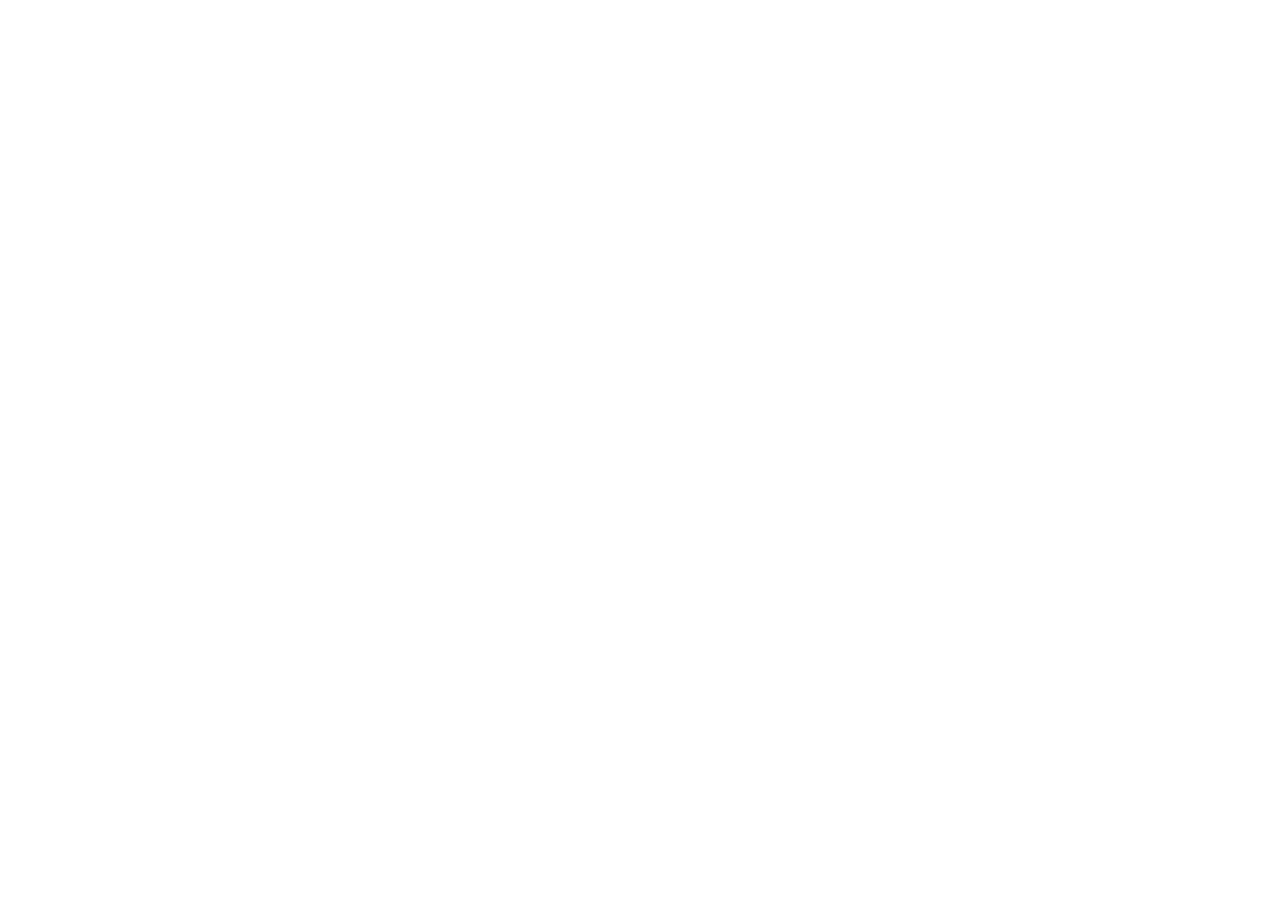
==== index.html @ d42bfdcf "Commit from Pingendo" ====
<html>

  <head>
    <meta charset="utf-8">
    <meta name="viewport" content="width=device-width, initial-scale=1">
    <link rel="stylesheet" href="https://cdnjs.cloudflare.com/ajax/libs/font-awesome/4.7.0/css/font-awesome.min.css" type="text/css">
    <link rel="stylesheet" href="https://pingendo.com/assets/bootstrap/bootstrap-4.0.0-beta.1.css" rel="stylesheet" type="text/css">
  </head>

  </head>

  <body>
    <script src="https://code.jquery.com/jquery-3.2.1.slim.min.js" integrity="sha384-KJ3o2DKtIkvYIK3UENzmM7KCkRr/rE9/Qpg6aAZGJwFDMVNA/GpGFF93hXpG5KkN" crossorigin="anonymous"></script>
    <script src="https://cdnjs.cloudflare.com/ajax/libs/popper.js/1.12.3/umd/popper.min.js" integrity="sha384-vFJXuSJphROIrBnz7yo7oB41mKfc8JzQZiCq4NCceLEaO4IHwicKwpJf9c9IpFgh" crossorigin="anonymous"></script>
    <script src="https://maxcdn.bootstrapcdn.com/bootstrap/4.0.0-beta/js/bootstrap.min.js" integrity="sha384-h0AbiXch4ZDo7tp9hKZ4TsHbi047NrKGLO3SEJAg45jXxnGIfYzk4Si90RDIqNm1" crossorigin="anonymous"></script>
  </body>
  
</html>
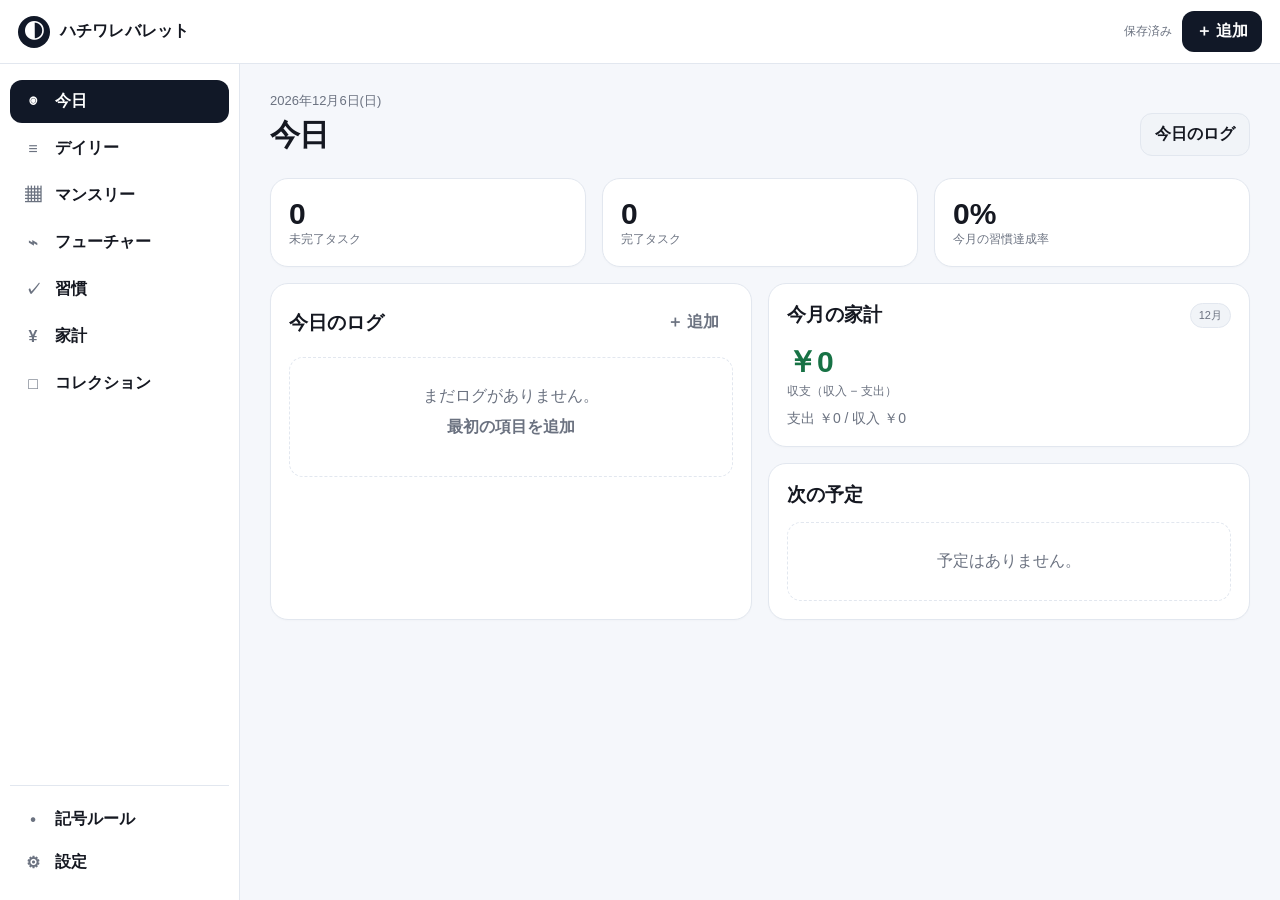
==== commit bae3cabd: "Save Hachiware Bullet source for Mac and Windows" ====
--- a/index.html
+++ b/index.html
@@ -1,18 +1,53 @@
-<html>
-
-  <head>
-    <meta charset="utf-8">
-    <meta name="viewport" content="width=device-width, initial-scale=1">
-    <link rel="stylesheet" href="https://cdnjs.cloudflare.com/ajax/libs/font-awesome/4.7.0/css/font-awesome.min.css" type="text/css">
-    <link rel="stylesheet" href="https://pingendo.com/assets/bootstrap/bootstrap-4.0.0-beta.1.css" rel="stylesheet" type="text/css">
-  </head>
-
-  </head>
-
-  <body>
-    <script src="https://code.jquery.com/jquery-3.2.1.slim.min.js" integrity="sha384-KJ3o2DKtIkvYIK3UENzmM7KCkRr/rE9/Qpg6aAZGJwFDMVNA/GpGFF93hXpG5KkN" crossorigin="anonymous"></script>
-    <script src="https://cdnjs.cloudflare.com/ajax/libs/popper.js/1.12.3/umd/popper.min.js" integrity="sha384-vFJXuSJphROIrBnz7yo7oB41mKfc8JzQZiCq4NCceLEaO4IHwicKwpJf9c9IpFgh" crossorigin="anonymous"></script>
-    <script src="https://maxcdn.bootstrapcdn.com/bootstrap/4.0.0-beta/js/bootstrap.min.js" integrity="sha384-h0AbiXch4ZDo7tp9hKZ4TsHbi047NrKGLO3SEJAg45jXxnGIfYzk4Si90RDIqNm1" crossorigin="anonymous"></script>
-  </body>
-  
-</html>+<!doctype html>
+<html lang="ja">
+<head>
+  <meta charset="utf-8">
+  <meta name="viewport" content="width=device-width,initial-scale=1,viewport-fit=cover">
+  <meta name="theme-color" content="#111827">
+  <meta name="color-scheme" content="light dark">
+  <meta name="description" content="ハチワレバレット — シンプルなバレットジャーナルPWA">
+  <link rel="manifest" href="./manifest.webmanifest">
+  <link rel="icon" href="./icons/icon-192.png">
+  <link rel="apple-touch-icon" href="./icons/apple-touch-icon.png">
+  <title>ハチワレバレット</title>
+  <style>body{margin:0;font-family:-apple-system,BlinkMacSystemFont,"Helvetica Neue","Yu Gothic",sans-serif;background:#f5f7fb;color:#111827}#boot{padding:32px;text-align:center}</style>
+</head>
+<body>
+  <div id="boot">ハチワレバレットを読み込み中…</div>
+  <div id="app" class="app-shell" hidden>
+    <header class="topbar">
+      <button id="menuBtn" class="icon-btn mobile-only" aria-label="メニューを開く">☰</button>
+      <div class="brand" aria-label="ハチワレバレット"><span class="brand-mark" aria-hidden="true">◐</span><span>ハチワレバレット</span></div>
+      <div class="top-actions"><span id="saveState" class="save-state" aria-live="polite">保存済み</span><button id="quickAddBtn" class="primary-btn">＋ 追加</button></div>
+    </header>
+    <aside id="sidebar" class="sidebar">
+      <nav class="nav-list" aria-label="メインメニュー">
+        <button class="nav-item active" data-view="today"><span>◉</span><span>今日</span></button>
+        <button class="nav-item" data-view="daily"><span>≡</span><span>デイリー</span></button>
+        <button class="nav-item" data-view="monthly"><span>▦</span><span>マンスリー</span></button>
+        <button class="nav-item" data-view="future"><span>⌁</span><span>フューチャー</span></button>
+        <button class="nav-item" data-view="habits"><span>✓</span><span>習慣</span></button>
+        <button class="nav-item" data-view="finance"><span>¥</span><span>家計</span></button>
+        <button class="nav-item" data-view="collections"><span>□</span><span>コレクション</span></button>
+      </nav>
+      <div class="sidebar-bottom"><button class="nav-item" data-view="key"><span>•</span><span>記号ルール</span></button><button class="nav-item" data-view="settings"><span>⚙</span><span>設定</span></button></div>
+    </aside>
+    <main id="main" class="main-content" tabindex="-1"><div id="viewRoot"></div></main>
+  </div>
+  <div id="modalBackdrop" class="modal-backdrop hidden" role="presentation"><section id="modal" class="modal" role="dialog" aria-modal="true" aria-labelledby="modalTitle"><div class="modal-head"><h2 id="modalTitle">追加</h2><button id="modalClose" class="icon-btn" aria-label="閉じる">×</button></div><div id="modalBody" class="modal-body"></div></section></div>
+  <div id="toast" class="toast hidden" role="status" aria-live="polite"></div>
+  <input id="importInput" type="file" accept="application/json,.json" hidden>
+  <script>
+  (async()=>{
+    try{
+      if(!('DecompressionStream' in window)) throw new Error('このブラウザは圧縮ソースの展開に対応していません。Braveを最新版にしてください。');
+      const unzip=async path=>{const r=await fetch(path,{cache:'no-store'});if(!r.ok)throw new Error(path+' '+r.status);return new Response(r.body.pipeThrough(new DecompressionStream('gzip'))).text()};
+      const [css,js]=await Promise.all([unzip('./styles.css.gz'),unzip('./app.js.gz')]);
+      const style=document.createElement('style');style.textContent=css;document.head.appendChild(style);
+      document.getElementById('boot').remove();document.getElementById('app').hidden=false;
+      (0,eval)(js);
+    }catch(e){document.getElementById('boot').textContent='読み込みに失敗しました: '+e.message;console.error(e)}
+  })();
+  </script>
+</body>
+</html>
